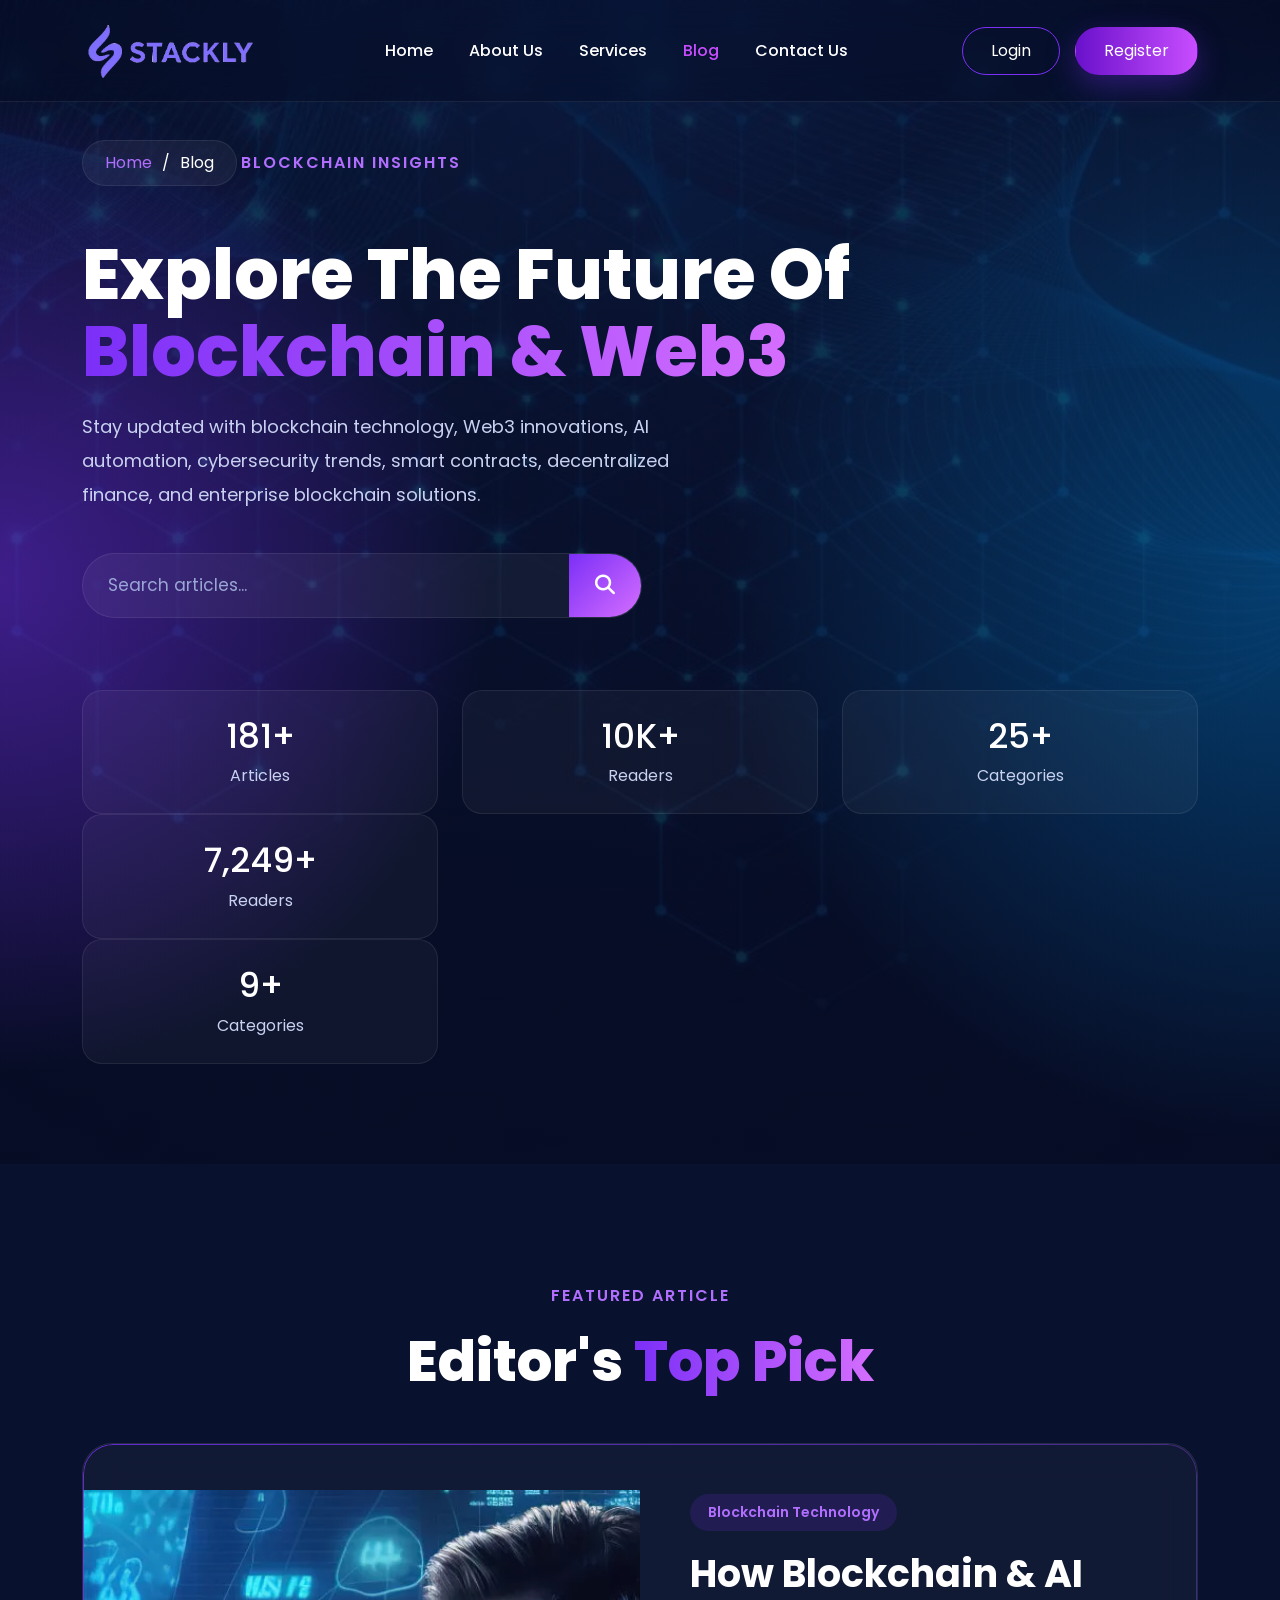
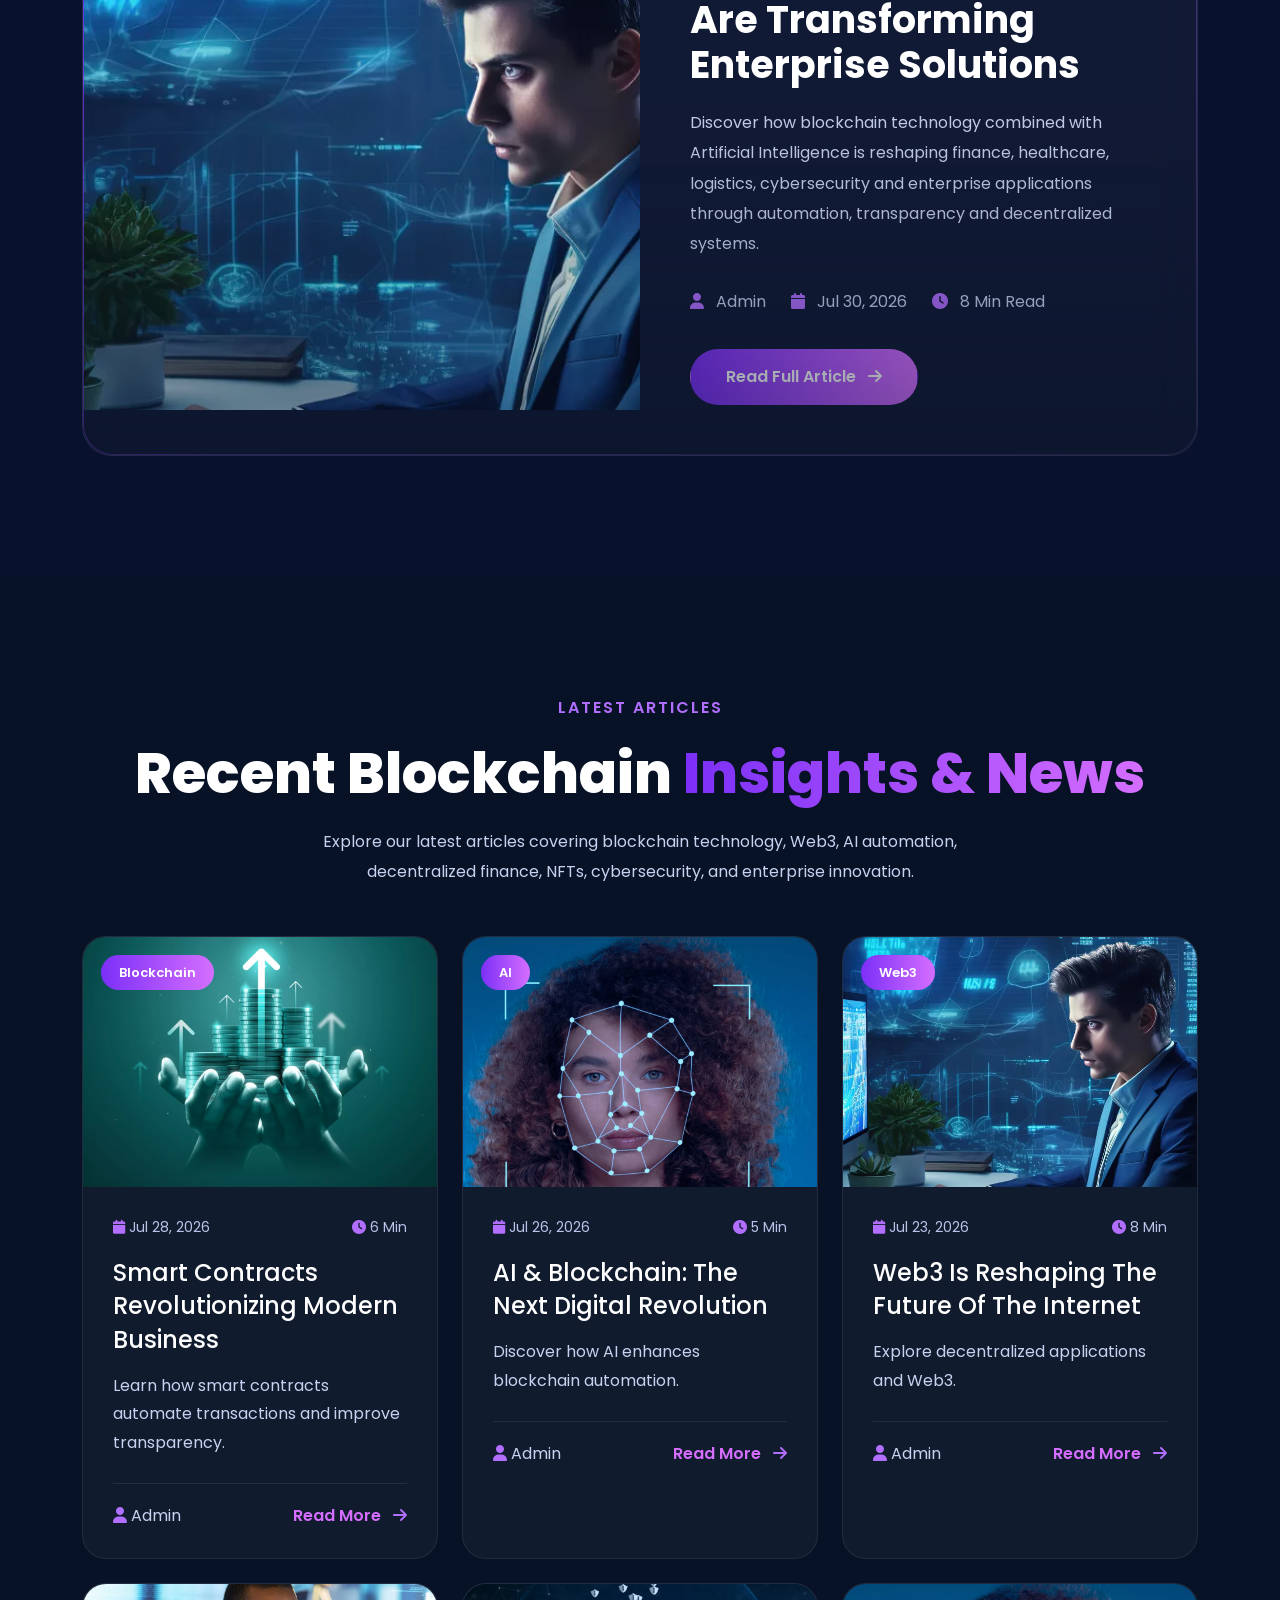
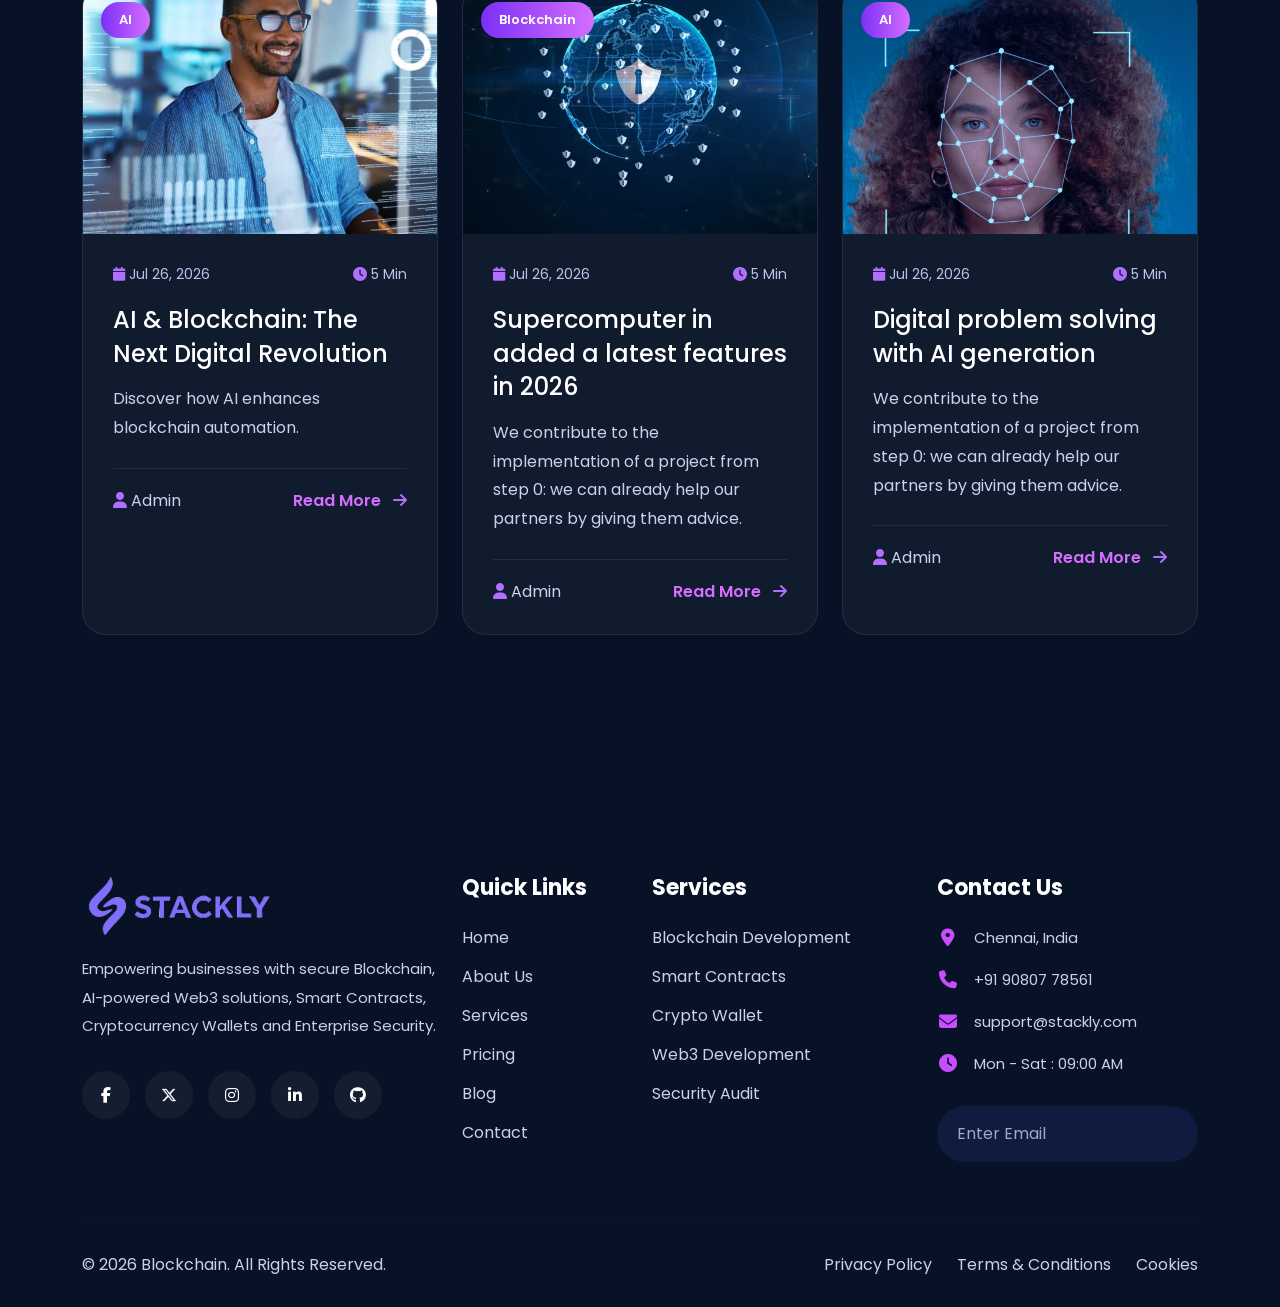
==== blog.html @ 690f02d2 "Add files via upload" ====
<!DOCTYPE html>
<html lang="en">

<head>

    <meta charset="UTF-8">
    <meta name="viewport" content="width=device-width, initial-scale=1.0">

    <title>Blockchain</title>

  
    <link href="https://cdn.jsdelivr.net/npm/bootstrap@5.3.7/dist/css/bootstrap.min.css" rel="stylesheet">

    
    <link rel="stylesheet"
        href="https://cdnjs.cloudflare.com/ajax/libs/font-awesome/6.7.2/css/all.min.css">

    <link
        href="https://fonts.googleapis.com/css2?family=Poppins:wght@300;400;500;600;700;800&display=swap"
        rel="stylesheet">

    <link rel="stylesheet" href="blog.css">

</head>

<body>


<nav class="navbar navbar-expand-lg fixed-top custom-navbar">

    <div class="container">

   

        <a class="navbar-brand" href="index.html">

            <img src="Bluelogo.webp" class="logo">

        </a>


        <button class="navbar-toggler border-0 shadow-none"
            type="button"
            data-bs-toggle="collapse"
            data-bs-target="#navbar">

            <span>
                <i class="fa-solid fa-bars"></i>
            </span>

        </button>

        

        <div class="collapse navbar-collapse" id="navbar">

            <ul class="navbar-nav mx-auto">

                <li class="nav-item">

                    <a class="nav-link " href="index.html">Home</a>

                </li>

                <li class="nav-item">

                    <a class="nav-link" href="about.html">About Us</a>

                </li>

                <li class="nav-item">

                    <a class="nav-link " href="services.html">Services</a>

                </li>

                <li class="nav-item">

                    <a class="nav-link active" href="blog.html">Blog</a>

                </li>

                <li class="nav-item">

                    <a class="nav-link" href="contact.html">Contact Us</a>

                </li>

            </ul>

           

            <div class="nav-btns">

                <a href="login.html" class="btn login-btn">

                    Login

                </a>

                <a href="register.html" class="btn register-btn">

                    Register

                </a>

            </div>

        </div>

    </div>

</nav>



<section class="blog-hero">

    <div class="hero-overlay"></div>

    <div class="container">

        <div class="row align-items-center g-5">

          

            <div class="col-lg-12">

                <div class="breadcrumb-box">

                    <a href="index.html">Home</a>

                    <span>/</span>

                    <span>Blog</span>

                </div>

                <span class="blog-subtitle">

                    BLOCKCHAIN INSIGHTS

                </span>

                <h1>

                    Explore The Future Of

                    <span>Blockchain & Web3</span>

                </h1>

                <p>

                    Stay updated with blockchain technology, Web3 innovations,
                    AI automation, cybersecurity trends, smart contracts,
                    decentralized finance, and enterprise blockchain solutions.

                </p>

              

                <form class="blog-search" action="error.html">

                    <input
                        type="text"
                        name="search"
                        placeholder="Search articles..."
                        autocomplete="off">

                    <button type="submit">

                        <i class="fa-solid fa-magnifying-glass"></i>

                    </button>

</form>


        <div class="row mt-5 g-4">

            <div class="col-4">

    <div class="hero-stat">

    <h3 class="counter" data-target="250">0</h3>

    <span>Articles</span>

</div>

   <div class="hero-stat">

    <h3 class="counter" data-target="10000">0</h3>

    <span>Readers</span>

</div>

    <div class="hero-stat">

    <h3 class="counter" data-target="25">0</h3>

    <span>Categories</span>

   </div>

                    </div>

                    <div class="col-4">

                        <div class="hero-stat">

                            <h3>10K+</h3>

                            <span>Readers</span>

                        </div>

                    </div>

                    <div class="col-4">

                        <div class="hero-stat">

                            <h3>25+</h3>

                            <span>Categories</span>

                        </div>

                    </div>

                </div>

            </div>

          

            

        </div>

    </div>

</section>



<section class="featured-blog">

    <div class="container">

        <div class="text-center mb-5">

            <span class="featured-subtitle">

                FEATURED ARTICLE

            </span>

            <h2 class="featured-title">

                Editor's

                <span>Top Pick</span>

            </h2>

        </div>

        <div class="featured-card" data-aos="fade-up">

            <div class="row align-items-center g-0">

              

                <div class="col-lg-6">

                    <div class="featured-image">

                        <img src="blog3.webp"
                             class="img-fluid"
                             alt="Blockchain Article">

                    </div>

                </div>


                <div class="col-lg-6">

                    <div class="featured-content">

                        <span class="category">

                            Blockchain Technology

                        </span>

                        <h3>

                            How Blockchain & AI Are Transforming Enterprise Solutions

                        </h3>

                        <p>

                            Discover how blockchain technology combined with
                            Artificial Intelligence is reshaping finance,
                            healthcare, logistics, cybersecurity and enterprise
                            applications through automation, transparency and
                            decentralized systems.

                        </p>

                        <div class="blog-meta">

                            <span>

                                <i class="fa-solid fa-user"></i>

                                Admin

                            </span>

                            <span>

                                <i class="fa-solid fa-calendar"></i>

                                Jul 30, 2026

                            </span>

                            <span>

                                <i class="fa-solid fa-clock"></i>

                                8 Min Read

                            </span>

                        </div>

                        <a href="error.html" class="btn featured-btn">

                            Read Full Article

                            <i class="fa-solid fa-arrow-right ms-2"></i>

                        </a>

                    </div>

                </div>

            </div>

        </div>

    </div>

</section>


<section class="latest-blog">

    <div class="container">

        <div class="text-center mb-5">

            <span class="latest-subtitle">

                LATEST ARTICLES

            </span>

            <h2 class="latest-title">

                Recent Blockchain

                <span>Insights & News</span>

            </h2>

            <p class="latest-desc">

                Explore our latest articles covering blockchain technology,
                Web3, AI automation, decentralized finance, NFTs,
                cybersecurity, and enterprise innovation.

            </p>

        </div>

        <div class="row g-4">

          

            <div class="col-xl-4 col-md-6">

                <div class="blog-card" data-aos="fade-up">

                    <div class="blog-card-image">

                        <img src="blog1.webp" class="img-fluid">

                        <span class="blog-category">

                            Blockchain

                        </span>

                    </div>

                    <div class="blog-card-body">

                        <div class="blog-info">

                            <span>

                                <i class="fa-solid fa-calendar"></i>

                                Jul 28, 2026

                            </span>

                            <span>

                                <i class="fa-solid fa-clock"></i>

                                6 Min

                            </span>

                        </div>

                        <h4>

                            Smart Contracts Revolutionizing Modern Business

                        </h4>

                        <p>

                            Learn how smart contracts automate transactions
                            and improve transparency.

                        </p>

                        <div class="blog-footer">

                            <span>

                                <i class="fa-solid fa-user"></i>

                                Admin

                            </span>

                            <a href="error.html">

                                Read More

                                <i class="fa-solid fa-arrow-right"></i>

                            </a>

                        </div>

                    </div>

                </div>

            </div>

           

            <div class="col-xl-4 col-md-6">

                <div class="blog-card" data-aos="fade-up" data-aos-delay="100">

                    <div class="blog-card-image">

                        <img src="blog2.webp" class="img-fluid">

                        <span class="blog-category">

                            AI

                        </span>

                    </div>

                    <div class="blog-card-body">

                        <div class="blog-info">

                            <span><i class="fa-solid fa-calendar"></i> Jul 26, 2026</span>

                            <span><i class="fa-solid fa-clock"></i> 5 Min</span>

                        </div>

                        <h4>

                            AI & Blockchain: The Next Digital Revolution

                        </h4>

                        <p>

                            Discover how AI enhances blockchain automation.

                        </p>

                        <div class="blog-footer">

                            <span><i class="fa-solid fa-user"></i> Admin</span>

                            <a href="error.html">

                                Read More

                                <i class="fa-solid fa-arrow-right"></i>

                            </a>

                        </div>

                    </div>

                </div>

            </div>

        

            <div class="col-xl-4 col-md-6">

                <div class="blog-card" data-aos="fade-up" data-aos-delay="200">

                    <div class="blog-card-image">

                        <img src="blog3.webp" class="img-fluid">

                        <span class="blog-category">

                            Web3

                        </span>

                    </div>

                    <div class="blog-card-body">

                        <div class="blog-info">

                            <span><i class="fa-solid fa-calendar"></i> Jul 23, 2026</span>

                            <span><i class="fa-solid fa-clock"></i> 8 Min</span>

                        </div>

                        <h4>

                            Web3 Is Reshaping The Future Of The Internet

                        </h4>

                        <p>

                            Explore decentralized applications and Web3.

                        </p>

                        <div class="blog-footer">

                            <span><i class="fa-solid fa-user"></i> Admin</span>

                            <a href="error.html">

                                Read More

                                <i class="fa-solid fa-arrow-right"></i>

                            </a>

                        </div>

                    </div>

                </div>

            </div>

            <div class="col-xl-4 col-md-6">

                <div class="blog-card" data-aos="fade-up" data-aos-delay="100">

                    <div class="blog-card-image">

                        <img src="blog4.webp" class="img-fluid">

                        <span class="blog-category">

                            AI

                        </span>

                    </div>

                    <div class="blog-card-body">

                        <div class="blog-info">

                            <span><i class="fa-solid fa-calendar"></i> Jul 26, 2026</span>

                            <span><i class="fa-solid fa-clock"></i> 5 Min</span>

                        </div>

                        <h4>

                            AI & Blockchain: The Next Digital Revolution

                        </h4>

                        <p>

                            Discover how AI enhances blockchain automation.

                        </p>

                        <div class="blog-footer">

                            <span><i class="fa-solid fa-user"></i> Admin</span>

                            <a href="error.html">

                                Read More

                                <i class="fa-solid fa-arrow-right"></i>

                            </a>

                        </div>

                    </div>

                </div>

            </div>
            <div class="col-xl-4 col-md-6">

                <div class="blog-card" data-aos="fade-up" data-aos-delay="100">

                    <div class="blog-card-image">

                        <img src="blog5.webp" class="img-fluid">

                        <span class="blog-category">

                            Blockchain

                        </span>

                    </div>

                    <div class="blog-card-body">

                        <div class="blog-info">

                            <span><i class="fa-solid fa-calendar"></i> Jul 26, 2026</span>

                            <span><i class="fa-solid fa-clock"></i> 5 Min</span>

                        </div>

                        <h4>

                            Supercomputer in added a latest features in 2026

                        </h4>

                        <p>

                           We contribute to the implementation of a project from step 0: we can already help our partners by giving them advice.

                        </p>

                        <div class="blog-footer">

                            <span><i class="fa-solid fa-user"></i> Admin</span>

                            <a href="error.html">

                                Read More

                                <i class="fa-solid fa-arrow-right"></i>

                            </a>

                        </div>

                    </div>

                </div>

            </div>
            <div class="col-xl-4 col-md-6">

                <div class="blog-card" data-aos="fade-up" data-aos-delay="100">

                    <div class="blog-card-image">

                        <img src="blog2.webp" class="img-fluid">

                        <span class="blog-category">

                            AI

                        </span>

                    </div>

                    <div class="blog-card-body">

                        <div class="blog-info">

                            <span><i class="fa-solid fa-calendar"></i> Jul 26, 2026</span>

                            <span><i class="fa-solid fa-clock"></i> 5 Min</span>

                        </div>

                        <h4>

                           Digital problem solving with AI generation

                        </h4>

                        <p>

                           We contribute to the implementation of a project from step 0: we can already help our partners by giving them advice.

                        </p>

                        <div class="blog-footer">

                            <span><i class="fa-solid fa-user"></i> Admin</span>

                            <a href="error.html">

                                Read More

                                <i class="fa-solid fa-arrow-right"></i>

                            </a>

                        </div>

                    </div>

                </div>

            </div>

        </div>

    </div>

</section>
<footer class="footer">

    

    <div class="footer-wave">

        <svg viewBox="0 0 1440 180" preserveAspectRatio="none">

            <path fill="#071226"
                d="M0,96L80,90.7C160,85,320,75,480,90.7C640,107,800,149,960,149.3C1120,149,1280,107,1360,85.3L1440,64L1440,0L1360,0C1280,0,1120,0,960,0C800,0,640,0,480,0C320,0,160,0,80,0L0,0Z">

            </path>

        </svg>

    </div>

    <div class="container">

        <div class="row gy-5">


            <div class="col-lg-4">

                <a href="index.html" class="footer-logo">

                    <img src="Bluelogo.webp" alt="Logo">

                </a>

                <p class="footer-about">

                    Empowering businesses with secure Blockchain,
                    AI-powered Web3 solutions, Smart Contracts,
                    Cryptocurrency Wallets and Enterprise Security.

                </p>

                <div class="footer-social">

                    <a href="error.html"><i class="fab fa-facebook-f"></i></a>

                    <a href="error.html"><i class="fab fa-x-twitter"></i></a>

                    <a href="error.html"><i class="fab fa-instagram"></i></a>

                    <a href="error.html"><i class="fab fa-linkedin-in"></i></a>

                    <a href="error.html"><i class="fab fa-github"></i></a>

                </div>

            </div>

            

            <div class="col-lg-2 col-md-6">

                <h4>Quick Links</h4>

                <ul>

                    <li><a href="error.html">Home</a></li>

                    <li><a href="error.html">About Us</a></li>

                    <li><a href="error.html">Services</a></li>

                    <li><a href="error.html">Pricing</a></li>

                    <li><a href="error.html">Blog</a></li>

                    <li><a href="error.html">Contact</a></li>

                </ul>

            </div>

            

            <div class="col-lg-3 col-md-6">

                <h4>Services</h4>

                <ul>

                    <li><a href="error.html">Blockchain Development</a></li>

                    <li><a href="error.html">Smart Contracts</a></li>

                    <li><a href="error.html">Crypto Wallet</a></li>

                    <li><a href="error.html">Web3 Development</a></li>

                    <li><a href="error.html">Security Audit</a></li>

                </ul>

            </div>

         

               <div class="col-lg-3 footer-contact-column">

                <h4>Contact Us</h4>

                <ul class="footer-contact">

    <li>
        <i class="fa-solid fa-location-dot"></i>
        <span>Chennai, India</span>
    </li>

    <li>
        <i class="fa-solid fa-phone"></i>
        <span>+91 90807 78561</span>
    </li>

    <li>
        <i class="fa-solid fa-envelope"></i>
        <span>support@stackly.com</span>
    </li>

    <li>
        <i class="fa-solid fa-clock"></i>
        <span>Mon - Sat : 09:00 AM</span>
    </li>

</ul>

                <form action="error.html" class="footer-newsletter">

                    <div class="newsletter">

                        <input type="email"
                            placeholder="Enter Email">

                        <button>

                            <i class="fa-solid fa-paper-plane"></i>

                        </button>

                    </div>

                </form>

            </div>

        </div>

        <hr>

        <div class="copyright">

            <p>

                &copy; 2026 Blockchain. All Rights Reserved.

            </p>

            <div>

                <a href="error.html">Privacy Policy</a>

                <a href="error.html">Terms & Conditions</a>

                <a href="error.html">Cookies</a>

            </div>

        </div>

    </div>

</footer>



<script src="https://cdn.jsdelivr.net/npm/bootstrap@5.3.7/dist/js/bootstrap.bundle.min.js"></script>
<script src="script.js"></script>
<script>
  

const counters = document.querySelectorAll(".counter");

const counterObserver = new IntersectionObserver((entries, observer) => {

    entries.forEach(entry => {

        if (entry.isIntersecting) {

            const counter = entry.target;
            const target = +counter.getAttribute("data-target");

            let count = 0;

            const speed = target / 120;

            const updateCounter = () => {

                count += speed;

                if (count < target) {

                    if (target >= 1000) {

                        counter.innerText = Math.floor(count).toLocaleString() + "+";

                    } else {

                        counter.innerText = Math.floor(count) + "+";

                    }

                    requestAnimationFrame(updateCounter);

                } else {

                    if (target >= 1000) {

                        counter.innerText = target.toLocaleString() + "+";

                    } else {

                        counter.innerText = target + "+";

                    }

                }

            };

            updateCounter();

            observer.unobserve(counter);

        }

    });

}, {

    threshold: 0.5

});

counters.forEach(counter => {

    counterObserver.observe(counter);

});
</script>

</body>
</html>
---- blog.css ----
@import url('https://fonts.googleapis.com/css2?family=Poppins:wght@300;400;500;600;700;800&display=swap');

*{
    margin:0;
    padding:0;
    box-sizing:border-box;
}

html{
    scroll-behavior:smooth;
}

body{
    font-family:'Poppins',sans-serif;
    background:#04071f;
    color:#fff;
    overflow-x:hidden;
}


:root{

    --primary:#7b2ff7;
    --secondary:#c84dff;
    --dark:#04071f;
    --dark2:#08122e;
    --white:#ffffff;
    --text:#c7d4ff;

    --gradient:linear-gradient(90deg,#6a11cb 0%,#c84dff 100%);

}




.custom-navbar{

    padding:18px 0;
    transition:.4s;
    background:rgba(4,7,31,.35);
    backdrop-filter:blur(18px);
    border-bottom:1px solid rgba(255,255,255,.08);

}

.custom-navbar.scrolled{

    background:#05081f;
    box-shadow:0 8px 30px rgba(0,0,0,.4);

}

.logo{

    height:55px;
    object-fit:contain;
    transition:.4s;

}

.logo:hover{

    transform:scale(1.05) rotate(-3deg);

}

.navbar-nav{

    gap:20px;

}

.nav-link{

    color:#fff;
    font-weight:500;
    position:relative;
    transition:.3s;

}

.nav-link:hover{

    color:#c84dff;

}

.nav-link.active{

    color:#c84dff;

}

.nav-link::after{

    content:'';
    position:absolute;
    left:50%;
    bottom:-6px;
    width:0;
    height:2px;
    transform:translateX(-50%);
    background:var(--gradient);
    transition:.4s;

}

.nav-link:hover::after{

    width:80%;

}

.nav-btns{

    display:flex;
    gap:15px;

}
body.menu-open{
    overflow: hidden;
    height: 100vh;
}

.navbar-toggler {
    border: none !important;
    box-shadow: none !important;
    padding: 0;
}

.navbar-toggler:focus,
.navbar-toggler:active {
    box-shadow: none !important;
    outline: none !important;
}

.navbar-toggler i {
    color: #ffffff;
    font-size: 28px;
    transition: 0.3s ease;
}

.navbar-toggler:hover i {
    color: #c84dff;
    transform: rotate(90deg);
}
.navbar-nav .nav-link.active{
    color: #c84dff;
}
.login-btn{

    border:1px solid #7b2ff7;
    color:#fff;
    border-radius:40px;
    padding:11px 28px;
    transition:.35s;

}

.login-btn:hover{

    background:var(--gradient);
    color:#fff;
    transform:translateY(-3px);

}

.register-btn{

    background:var(--gradient);
    color:#fff;
    border-radius:40px;
    padding:11px 28px;
    transition:.35s;
    box-shadow:0 10px 30px rgba(123,47,247,.35);

}

.register-btn:hover{

    color:#fff;
    transform:translateY(-3px);
    box-shadow:0 15px 40px rgba(200,77,255,.55);

}
@media(max-width:991px){
    .navbar-collapse{

background:#05081f;
padding:25px;
margin-top:20px;
border-radius:20px;

}

.nav-btns{

margin-top:25px;
flex-direction:column;

}
}
@media(max-width:768px){
    .logo{

height:45px;

}
}

.blog-hero{

    position:relative;

    overflow:hidden;

    min-height:90vh;

    display:flex;

    align-items:center;

    padding:140px 0 100px;

    background:
    linear-gradient(rgba(6,12,38,.82),
    rgba(6,12,38,.88)),
    url("bannerblock.webp");

    background-size:cover;

    background-position:center;

    background-repeat:no-repeat;

}
.blog-hero::before{

    content:"";

    position:absolute;

    inset:0;

    background:

    radial-gradient(circle at left,
    rgba(123,47,247,.30),
    transparent 35%),

    radial-gradient(circle at right,
    rgba(0,153,255,.18),
    transparent 40%);

    animation:bgMove 12s ease-in-out infinite;

}

@keyframes bgMove{

0%{

transform:scale(1);

}

50%{

transform:scale(1.05);

}

100%{

transform:scale(1);

}

}
.blog-hero .container{

    position:relative;

    z-index:2;

}

.hero-overlay{

    position:absolute;

    inset:0;

    background:

    radial-gradient(circle at left,
    rgba(123,47,247,.25),
    transparent 35%),

    radial-gradient(circle at right,
    rgba(0,162,255,.18),
    transparent 40%);

}

.breadcrumb-box{

    display:inline-flex;

    align-items:center;

    gap:10px;

    padding:10px 22px;

    border-radius:50px;

    background:rgba(255,255,255,.05);

    border:1px solid rgba(255,255,255,.08);

    margin-bottom:30px;

}

.breadcrumb-box a{

    color:#B16EFF;

    text-decoration:none;

}

.breadcrumb-box span{

    color:#fff;

}


.blog-subtitle{

    color:#B16EFF;

    letter-spacing:2px;

    font-weight:600;

    text-transform:uppercase;

}

.blog-hero h1{

    font-size:70px;

    color:#fff;

    font-weight:800;

    line-height:1.1;

    margin:20px 0;

}

.blog-hero h1 span{

    background:linear-gradient(90deg,#7B2FF7,#D56EFF);

    -webkit-background-clip:text;

    background-clip:text;

    color:transparent;

}

.blog-hero p{

    color:#C8D2F0;

    font-size:18px;

    line-height:1.9;

    max-width:650px;

}




.blog-search{

    display:flex;

    align-items:center;

    max-width:560px;

    width:100%;

    height:65px;

    margin-top:40px;

    background:rgba(255,255,255,.05);

    border:1px solid rgba(255,255,255,.08);

    border-radius:60px;

    overflow:hidden;

}

.blog-search input{

    flex:1;

    height:100%;

    padding:0 25px;

    border:none;

    outline:none;

    background:transparent;

    color:#fff;

    font-size:17px;

    cursor:text;

}

.blog-search input::placeholder{

    color:#9aa7d6;

}

.blog-search button{

    width:72px;

    height:100%;

    border:none;

    outline:none;

    cursor:pointer;

    color:#fff;

    font-size:20px;

    background:linear-gradient(135deg,#7B2FF7,#D56EFF);

    transition:.35s;

}

.blog-search button:hover{

    background:linear-gradient(135deg,#8D3EFF,#E07BFF);

}
.hero-overlay{

    pointer-events:none;

}
.blog-search input:focus{

    box-shadow:none;

    border:none;

    outline:none;

}

.blog-search button:focus{

    box-shadow:none;

}

.hero-stat{

    text-align:center;

    background:rgba(255,255,255,.04);

    border:1px solid rgba(255,255,255,.08);

    border-radius:20px;

    padding:25px 10px;

    transition:.35s;

}

.hero-stat:hover{

    transform:translateY(-8px);

    border-color:#7B2FF7;

}

.hero-stat h3{

    color:#fff;

    font-size:34px;

    margin-bottom:8px;

}

.hero-stat span{

    color:#C8D2F0;

}



.glow-circle{

    position:absolute;

    width:400px;

    height:400px;

    background:#7B2FF7;

    border-radius:50%;

    filter:blur(140px);

    opacity:.25;

    z-index:-1;

}

@keyframes floatBlog{

0%{

transform:translateY(0);

}

50%{

transform:translateY(-15px);

}

100%{

transform:translateY(0);

}

}



@media(max-width:991px){

.blog-hero{

padding:140px 0 90px;

text-align:center;

}

.blog-hero h1{

font-size:48px;

}

.blog-search{

margin:35px auto;

}

.blog-image{

margin-top:60px;

}

}

@media(max-width:768px){

.blog-hero h1{

font-size:38px;

}

.blog-hero p{

font-size:16px;

}

.hero-stat h3{

font-size:26px;

}

}

@media(max-width:576px){

.blog-hero{

padding:120px 0 80px;

}

.blog-hero h1{

font-size:30px;

}

.blog-search{

max-width:100%;

}

.blog-search input{

padding:16px 18px;

}

.hero-stat{

padding:20px 10px;

}

.hero-stat h3{

font-size:22px;

}

.blog-image img{

border-radius:18px;

}

}


.featured-blog{

    padding:120px 0;

    background:#08112d;

}

.featured-subtitle{

    color:#B16EFF;

    letter-spacing:2px;

    text-transform:uppercase;

    font-weight:600;

}

.featured-title{

    color:#fff;

    font-size:56px;

    font-weight:800;

    margin-top:20px;

}

.featured-title span{

    background:linear-gradient(90deg,#7B2FF7,#D56EFF);

    -webkit-background-clip:text;

    background-clip:text;

    color:transparent;

}



.featured-card{

    overflow:hidden;

    border-radius:30px;

    background:rgba(255,255,255,.04);

    border:1px solid rgba(255,255,255,.08);

    backdrop-filter:blur(20px);

    transition:.4s;

}

.featured-card:hover{

    transform:translateY(-10px);

    box-shadow:0 20px 50px rgba(123,47,247,.30);

}

.featured-image{

    overflow:hidden;

    height:520px;

}

.featured-image img{

    width:100%;

    height:100%;

    object-fit:cover;

    transition:.5s;

}

.featured-card:hover img{

    transform:scale(1.08);

}
.featured-card::before{

    content:"";

    position:absolute;

    inset:0;

    padding:1px;

    border-radius:30px;

    background:linear-gradient(
        135deg,
        rgba(123,47,247,.8),
        rgba(213,110,255,.2)
    );

    -webkit-mask:
        linear-gradient(#fff 0 0) content-box,
        linear-gradient(#fff 0 0);

    -webkit-mask-composite:xor;

    mask:
        linear-gradient(#fff 0 0) content-box,
        linear-gradient(#fff 0 0);

    mask-composite:exclude;

    pointer-events:none;

}
.featured-image::after{

    content:"";

    position:absolute;

    inset:0;

    background:linear-gradient(
        to top,
        rgba(7,18,38,.45),
        transparent 60%
    );

}

.featured-content{

    padding:50px;

}

.category{

    display:inline-block;

    padding:8px 18px;

    border-radius:30px;

    background:rgba(123,47,247,.15);

    color:#B16EFF;

    margin-bottom:20px;

    font-size:14px;

    font-weight:600;

}

.featured-content h3{

    color:#fff;

    font-size:38px;

    font-weight:700;

    margin-bottom:20px;

}

.featured-content p{

    color:#C8D2F0;

    line-height:1.9;

    margin-bottom:30px;

}

.blog-meta{

    display:flex;

    flex-wrap:wrap;

    gap:25px;

    margin-bottom:35px;

}

.blog-meta span{

    color:#C8D2F0;

}

.blog-meta i{

    color:#B16EFF;

    margin-right:8px;

}

.featured-btn{

    padding:15px 35px;

    border-radius:50px;

    background:linear-gradient(90deg,#7B2FF7,#D56EFF);

    color:#fff;

    font-weight:600;

}

.featured-btn:hover{

    color:#fff;

    transform:translateY(-4px);

}



@media(max-width:991px){

.featured-blog{

padding:90px 0;

}

.featured-title{

font-size:42px;

}

.featured-content{

padding:40px;

}

}

@media(max-width:768px){

.featured-title{

font-size:34px;

}

.featured-content{

padding:30px;

}

.featured-content h3{

font-size:28px;

}

}

@media(max-width:576px){

.featured-blog{

padding:80px 0;

}

.featured-content{

padding:25px;

}

.blog-meta{

gap:15px;

flex-direction:column;

}

.featured-btn{

width:100%;

}

}


.latest-blog{

    padding:120px 0;

    background:#071226;

}

.latest-subtitle{

    color:#B16EFF;

    letter-spacing:2px;

    text-transform:uppercase;

    font-weight:600;

}

.latest-title{

    color:#fff;

    font-size:56px;

    font-weight:800;

    margin:20px 0;

}

.latest-title span{

    background:linear-gradient(90deg,#7B2FF7,#D56EFF);

    -webkit-background-clip:text;
    background-clip:text;

    color:transparent;

}

.latest-desc{

    color:#C8D2F0;

    max-width:700px;

    margin:auto;

    line-height:1.9;

}


.blog-card{

    height:100%;

    background:rgba(255,255,255,.04);

    border:1px solid rgba(255,255,255,.08);

    border-radius:24px;

    overflow:hidden;

    transition:.4s;

}

.blog-card:hover{

    transform:translateY(-12px);

    box-shadow:0 25px 50px rgba(123,47,247,.30);

}

.blog-card-image{

    position:relative;

    overflow:hidden;

}

.blog-card-image img{

    width:100%;

    height:250px;

    object-fit:cover;

    transition:.5s;

}

.blog-card:hover img{

    transform:scale(1.08);

}

.blog-category{

    position:absolute;

    top:18px;

    left:18px;

    padding:8px 18px;

    border-radius:30px;

    background:linear-gradient(90deg,#7B2FF7,#D56EFF);

    color:#fff;

    font-size:13px;

    font-weight:600;

}

.blog-card-body{

    padding:30px;

}

.blog-info{

    display:flex;

    justify-content:space-between;

    color:#B8C4E8;

    font-size:14px;

    margin-bottom:18px;

}

.blog-info i{

    color:#B16EFF;

}

.blog-card h4{

    color:#fff;

    line-height:1.4;

    margin-bottom:15px;

}

.blog-card p{

    color:#C8D2F0;

    line-height:1.8;

}

.blog-footer{

    display:flex;

    justify-content:space-between;

    align-items:center;

    margin-top:25px;

    padding-top:20px;

    border-top:1px solid rgba(255,255,255,.08);

}

.blog-footer span{

    color:#C8D2F0;

}

.blog-footer i{

    color:#B16EFF;

}

.blog-footer a{

    color:#D56EFF;

    text-decoration:none;

    font-weight:600;

}

.blog-footer a i{

    margin-left:8px;

    transition:.3s;

}

.blog-card:hover .blog-footer a i{

    transform:translateX(6px);

}



@media(max-width:991px){

.latest-blog{

padding:90px 0;

}

.latest-title{

font-size:42px;

}

}

@media(max-width:768px){

.latest-title{

font-size:34px;

}

.blog-card-body{

padding:25px;

}

}

@media(max-width:576px){

.latest-blog{

padding:80px 0;

}

.blog-info{

flex-direction:column;

gap:10px;

}

.blog-footer{

flex-direction:column;

gap:15px;

align-items:flex-start;

}

.blog-card-image img{

height:220px;

}

}
.footer{
    position:relative;
    background:#071226;
    padding:120px 0 30px;
    overflow:hidden;
}

.footer-wave{
    position:absolute;
    top:-1px;
    left:0;
    width:100%;
    line-height:0;
    transform:rotate(180deg);
}

.footer-wave svg{
    width:100%;
    height:120px;
    display:block;
}



.footer-logo{
    display:inline-block;
    margin-bottom:20px;
}

.footer-logo img{
    max-width:190px;
    height:auto;
}



.footer-about{
    color:#C8D2F0;
    line-height:1.9;
    margin-bottom:30px;
    font-size:15px;
}



.footer h4{
    color:#fff;
    font-size:22px;
    font-weight:700;
    margin-bottom:25px;
}



.footer ul{
    list-style:none;
    margin:0;
    padding:0;
}

.footer ul:not(.footer-contact) li{
    margin-bottom:15px;
}

.footer ul:not(.footer-contact) li a{
    color:#C8D2F0;
    text-decoration:none;
    transition:.35s;
}

.footer ul:not(.footer-contact) li a:hover{
    color:#C84DFF;
    padding-left:8px;
}


.footer-contact{
    margin:0;
    padding:0;
}

.footer-contact li{

    display:flex;
    align-items:center;

    gap:15px;

    margin-bottom:18px;

}

.footer-contact li i{

    width:22px;
    min-width:22px;

    text-align:center;

    color:#C84DFF;

    font-size:18px;

}

.footer-contact li span{

    color:#C8D2F0;

    line-height:1.6;

    font-size:15px;

}


.footer-social{

    display:flex;

    gap:15px;

    margin-top:30px;

}

.footer-social a{

    width:48px;

    height:48px;

    border-radius:50%;

    display:flex;

    justify-content:center;

    align-items:center;

    background:rgba(255,255,255,.05);

    color:#fff;

    text-decoration:none;

    transition:.35s;

}

.footer-social a:hover{

    background:linear-gradient(135deg,#7B2FF7,#C84DFF);

    transform:translateY(-6px);

}



.newsletter{

    margin-top:30px;

    display:flex;

    border-radius:50px;

    overflow:hidden;

    background:#101C3F;

}

.newsletter input{

    flex:1;

    border:none;

    outline:none;

    background:none;

    color:#fff;

    padding:16px 20px;

}

.newsletter input::placeholder{

    color:#9EA8C9;

}

.newsletter button{

    width:60px;

    border:none;

    cursor:pointer;

    background:linear-gradient(90deg,#7B2FF7,#C84DFF);

    color:#fff;

}



.footer hr{

    border-color:rgba(255,255,255,.08);

    margin:60px 0 30px;

}


.copyright{

    display:flex;

    justify-content:space-between;

    align-items:center;

    gap:20px;

    flex-wrap:wrap;

}

.copyright p{

    color:#C8D2F0;

    margin:0;

}

.copyright div{

    display:flex;

    gap:25px;

    flex-wrap:wrap;

}

.copyright a{

    color:#C8D2F0;

    text-decoration:none;

    transition:.3s;

}

.copyright a:hover{

    color:#C84DFF;

}
.footer-contact-column h4{
    margin-bottom:25px;
}



@media(max-width:991px){

.footer{

text-align:center;

}

.footer-contact li{

justify-content:center;

}

}

@media(max-width:767px){
.footer{

text-align:center;

}

.footer-contact li{

justify-content:center;
margin-left: 80px;

}

.footer-wave svg{

height:80px;

}

.footer h4{

font-size:20px;

margin-top:20px;

}

.footer-logo img{

max-width:160px;

}

.newsletter{

width:100%;

}

.newsletter input{

padding:15px;

}

}

@media(max-width:575px){

.footer{

padding-top:80px;

}

.footer-wave svg{

height:60px;

}

.footer-social{

gap:10px;

}

.footer-social a{

width:42px;

height:42px;

font-size:15px;

}

.footer-contact li{

justify-content:flex-start;

}

.newsletter{

margin-top:25px;

}

.newsletter input{

font-size:14px;

}

.newsletter button{

width:55px;

}

.copyright{

flex-direction:column;

}

.copyright div{

gap:15px;

}

}
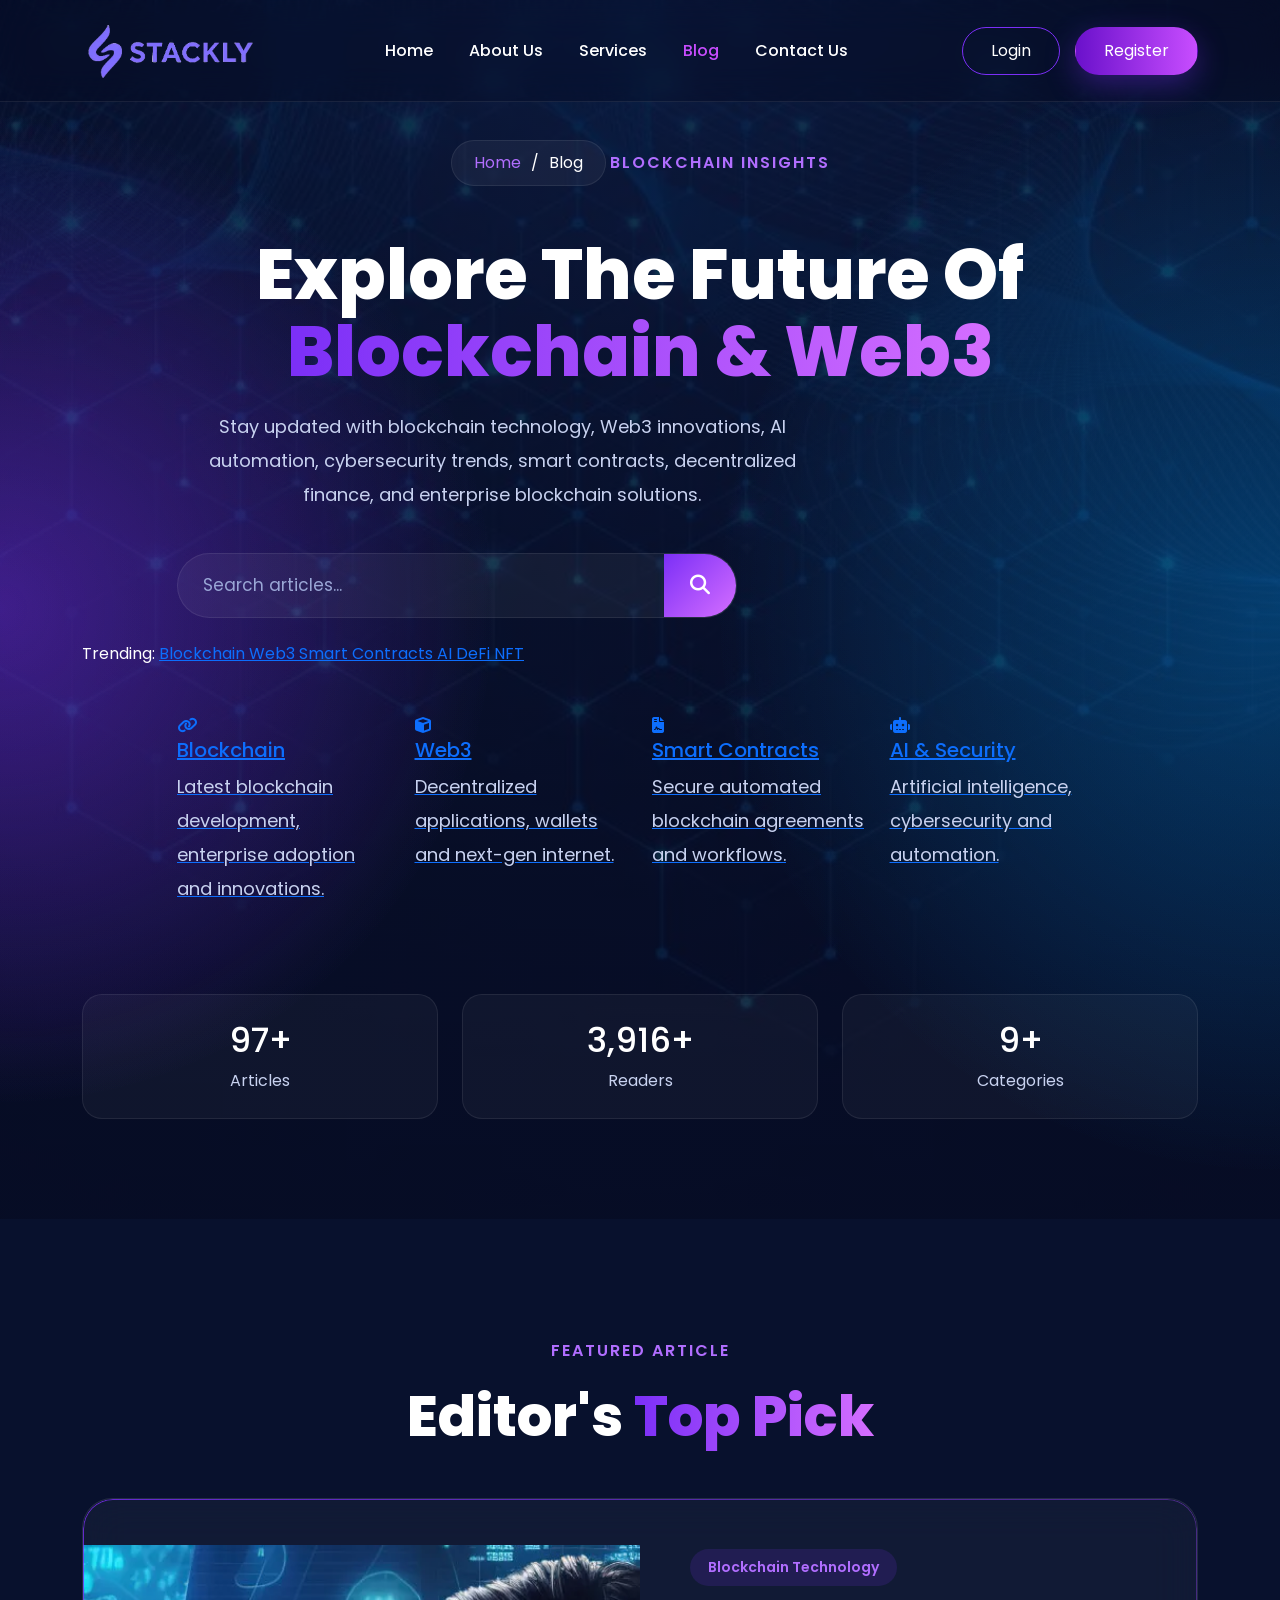
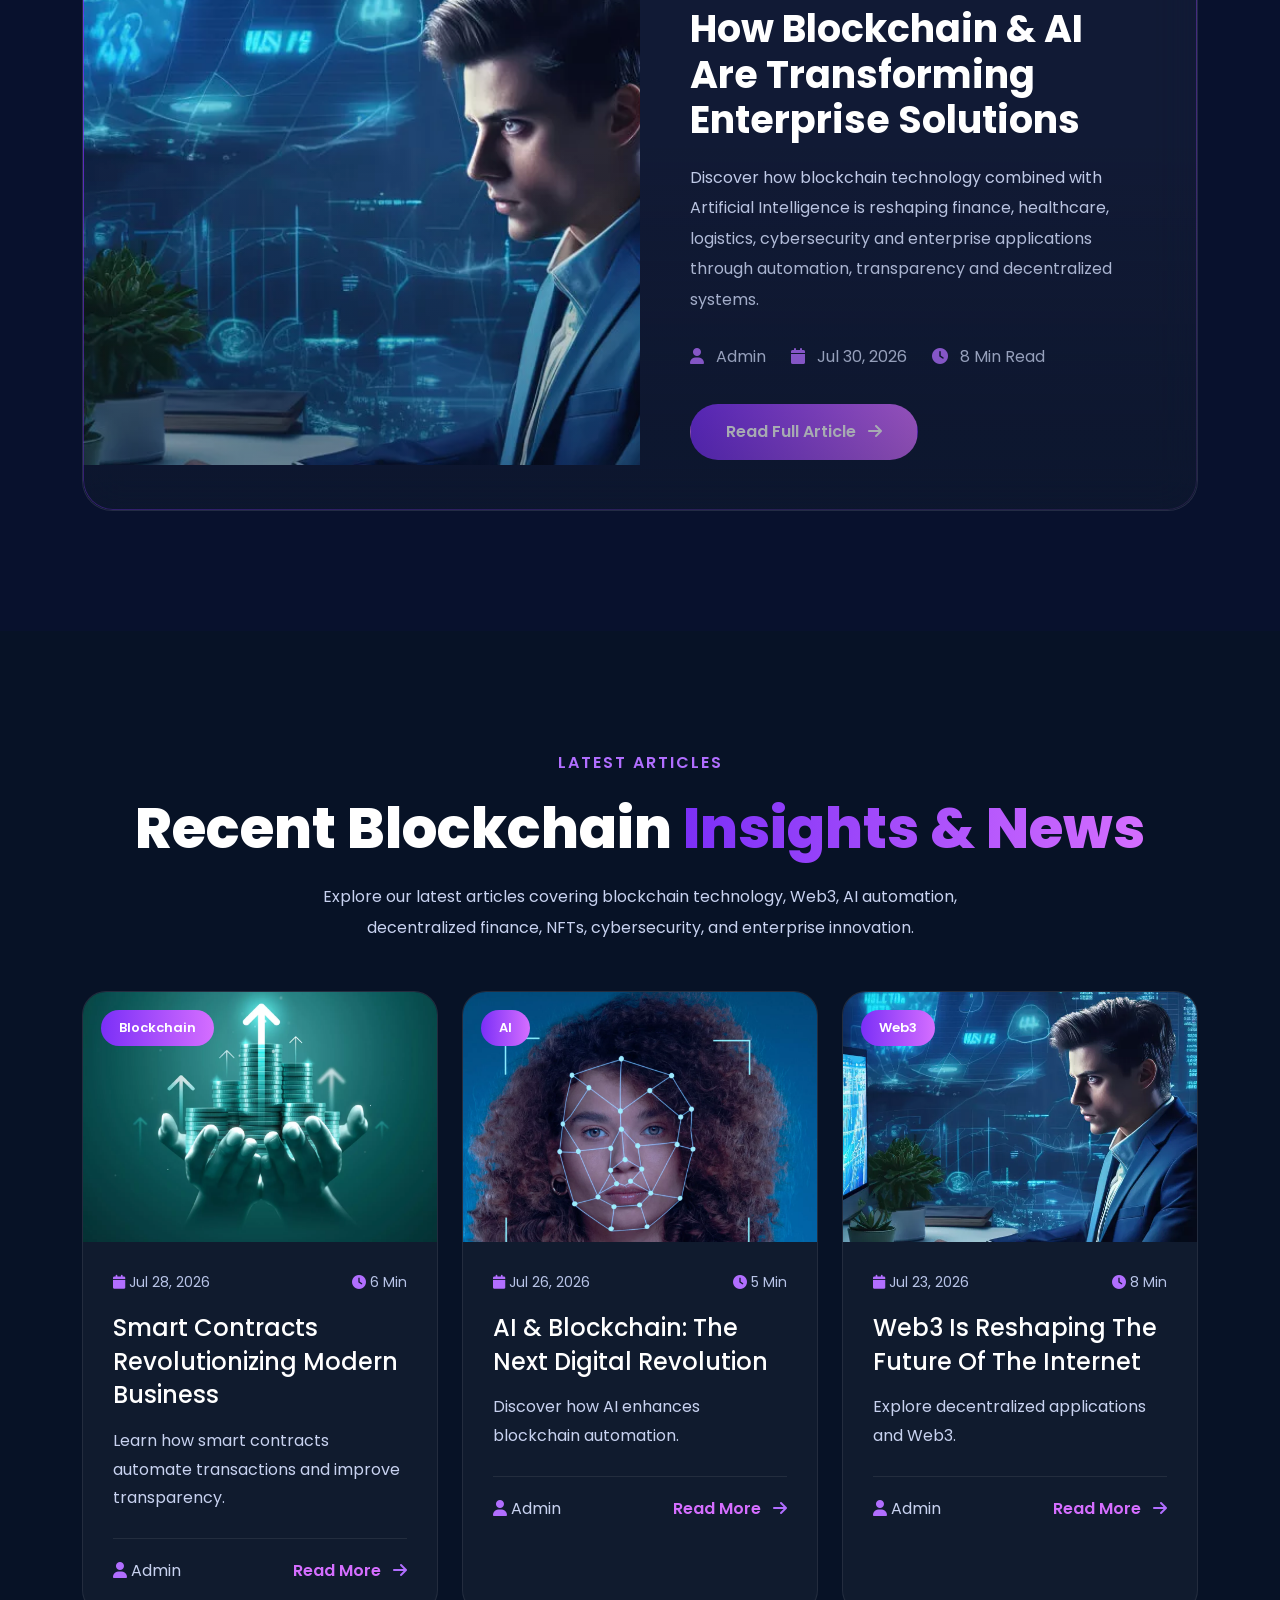
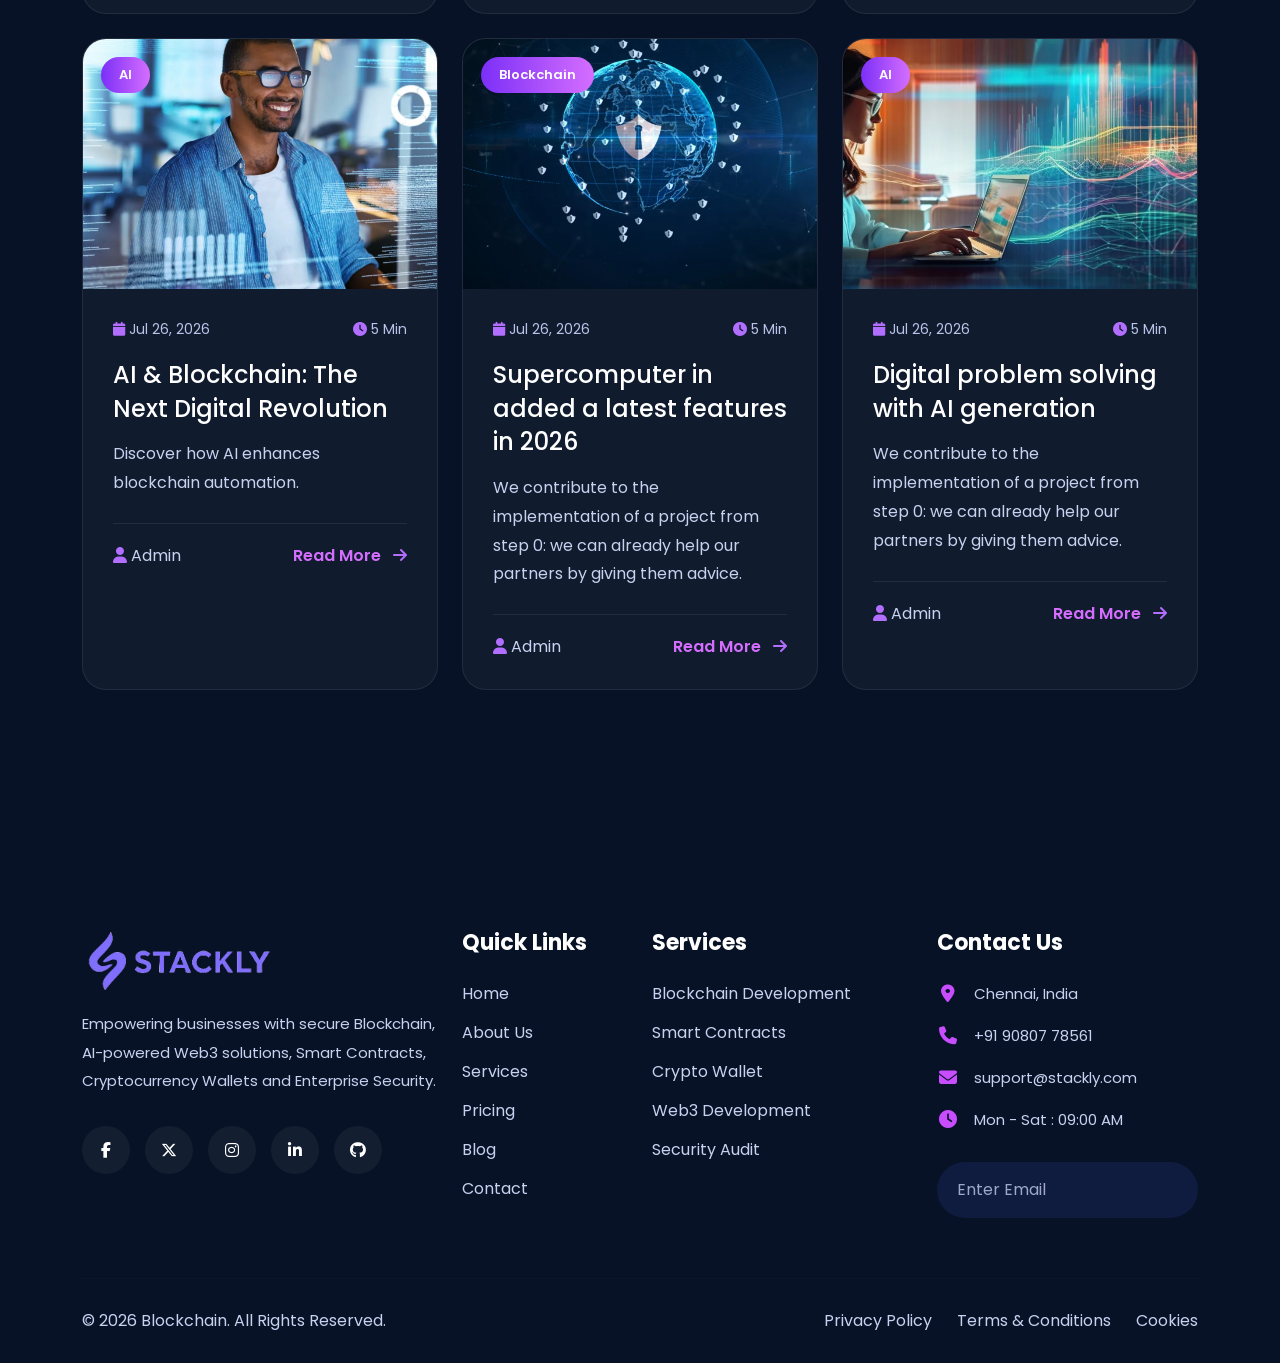
==== commit 4b19b7bf: "Update blog.html" ====
--- a/blog.html
+++ b/blog.html
@@ -113,18 +113,17 @@
 </nav>
 
 
-
 <section class="blog-hero">
 
     <div class="hero-overlay"></div>
 
     <div class="container">
 
-        <div class="row align-items-center g-5">
-
-          
-
-            <div class="col-lg-12">
+        <div class="row justify-content-center">
+
+            <div class="col-lg-10 text-center">
+
+            
 
                 <div class="breadcrumb-box">
 
@@ -136,19 +135,24 @@
 
                 </div>
 
+
                 <span class="blog-subtitle">
 
                     BLOCKCHAIN INSIGHTS
 
                 </span>
 
+              
+
                 <h1>
 
                     Explore The Future Of
 
-                    <span>Blockchain & Web3</span>
+                    <span>Blockchain &amp; Web3</span>
 
                 </h1>
+
+               
 
                 <p>
 
@@ -158,7 +162,7 @@
 
                 </p>
 
-              
+                
 
                 <form class="blog-search" action="error.html">
 
@@ -174,76 +178,194 @@
 
                     </button>
 
-</form>
-
-
-        <div class="row mt-5 g-4">
-
-            <div class="col-4">
-
-    <div class="hero-stat">
-
-    <h3 class="counter" data-target="250">0</h3>
-
-    <span>Articles</span>
+                </form>
+
+            </div>
+
+        </div>
+
+       <div class="trending-tags mt-4">
+
+    <span class="tag-title">
+        Trending:
+    </span>
+
+    <a href="error.html" class="tag">
+        Blockchain
+    </a>
+
+    <a href="error.html" class="tag">
+        Web3
+    </a>
+
+    <a href="error.html" class="tag">
+        Smart Contracts
+    </a>
+
+    <a href="error.html" class="tag">
+        AI
+    </a>
+
+    <a href="error.html" class="tag">
+        DeFi
+    </a>
+
+    <a href="error.html" class="tag">
+        NFT
+    </a>
 
 </div>
 
-   <div class="hero-stat">
-
-    <h3 class="counter" data-target="10000">0</h3>
-
-    <span>Readers</span>
+
+<div class="row mt-5 justify-content-center">
+
+    <div class="col-lg-10">
+
+        <div class="featured-topics">
+
+            <div class="row g-4">
+
+                <div class="col-lg-3 col-md-6">
+
+                    <a href="error.html" class="topic-card">
+
+                        <div class="topic-icon">
+
+                            <i class="fa-solid fa-link"></i>
+
+                        </div>
+
+                        <h5>Blockchain</h5>
+
+                        <p>
+
+                            Latest blockchain development,
+                            enterprise adoption and innovations.
+
+                        </p>
+
+                    </a>
+
+                </div>
+
+                <div class="col-lg-3 col-md-6">
+
+                    <a href="error.html" class="topic-card">
+
+                        <div class="topic-icon">
+
+                            <i class="fa-solid fa-cube"></i>
+
+                        </div>
+
+                        <h5>Web3</h5>
+
+                        <p>
+
+                            Decentralized applications,
+                            wallets and next-gen internet.
+
+                        </p>
+
+                    </a>
+
+                </div>
+
+                <div class="col-lg-3 col-md-6">
+
+                    <a href="error.html" class="topic-card">
+
+                        <div class="topic-icon">
+
+                            <i class="fa-solid fa-file-contract"></i>
+
+                        </div>
+
+                        <h5>Smart Contracts</h5>
+
+                        <p>
+
+                            Secure automated blockchain
+                            agreements and workflows.
+
+                        </p>
+
+                    </a>
+
+                </div>
+
+                <div class="col-lg-3 col-md-6">
+
+                    <a href="error.html" class="topic-card">
+
+                        <div class="topic-icon">
+
+                            <i class="fa-solid fa-robot"></i>
+
+                        </div>
+
+                        <h5>AI & Security</h5>
+
+                        <p>
+
+                            Artificial intelligence,
+                            cybersecurity and automation.
+
+                        </p>
+
+                    </a>
+
+                </div>
+
+            </div>
+
+        </div>
+
+    </div>
 
 </div>
-
-    <div class="hero-stat">
-
-    <h3 class="counter" data-target="25">0</h3>
-
-    <span>Categories</span>
-
-   </div>
-
-                    </div>
-
-                    <div class="col-4">
-
-                        <div class="hero-stat">
-
-                            <h3>10K+</h3>
-
-                            <span>Readers</span>
-
-                        </div>
-
-                    </div>
-
-                    <div class="col-4">
-
-                        <div class="hero-stat">
-
-                            <h3>25+</h3>
-
-                            <span>Categories</span>
-
-                        </div>
-
-                    </div>
-
-                </div>
-
-            </div>
-
-          
-
-            
+        <div class="row mt-5 g-4 justify-content-center">
+
+            <div class="col-lg-4 col-md-4 col-sm-6 col-12">
+
+                <div class="hero-stat">
+
+                    <h3 class="counter" data-target="250">0</h3>
+
+                    <span>Articles</span>
+
+                </div>
+
+            </div>
+
+            <div class="col-lg-4 col-md-4 col-sm-6 col-12">
+
+                <div class="hero-stat">
+
+                    <h3 class="counter" data-target="10000">0</h3>
+
+                    <span>Readers</span>
+
+                </div>
+
+            </div>
+
+            <div class="col-lg-4 col-md-4 col-sm-6 col-12">
+
+                <div class="hero-stat">
+
+                    <h3 class="counter" data-target="25">0</h3>
+
+                    <span>Categories</span>
+
+                </div>
+
+            </div>
 
         </div>
 
     </div>
-
-</section>
+    </section>
 
 
 
@@ -714,7 +836,7 @@
 
                     <div class="blog-card-image">
 
-                        <img src="blog2.webp" class="img-fluid">
+                        <img src="blockchainimg2.webp" class="img-fluid">
 
                         <span class="blog-category">
 
@@ -1026,4 +1148,4 @@
 </script>
 
 </body>
-</html>+</html>
